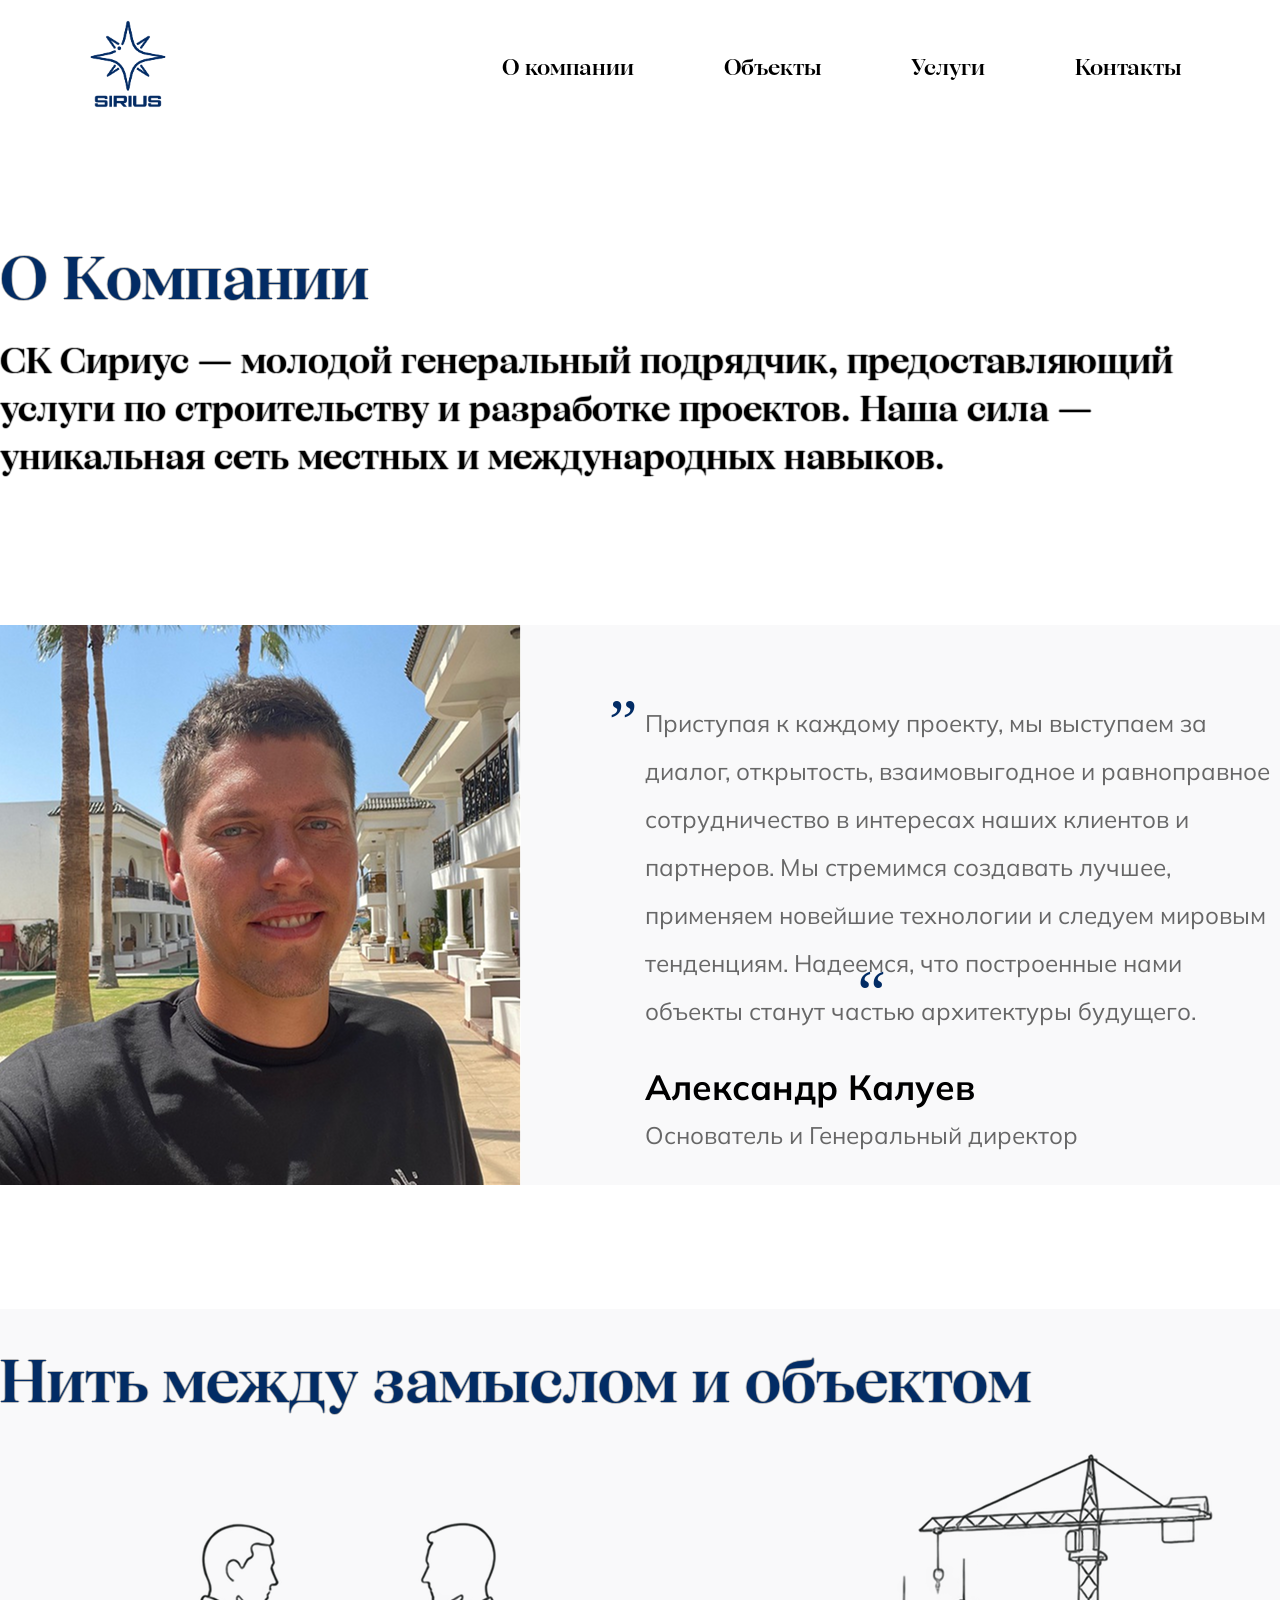
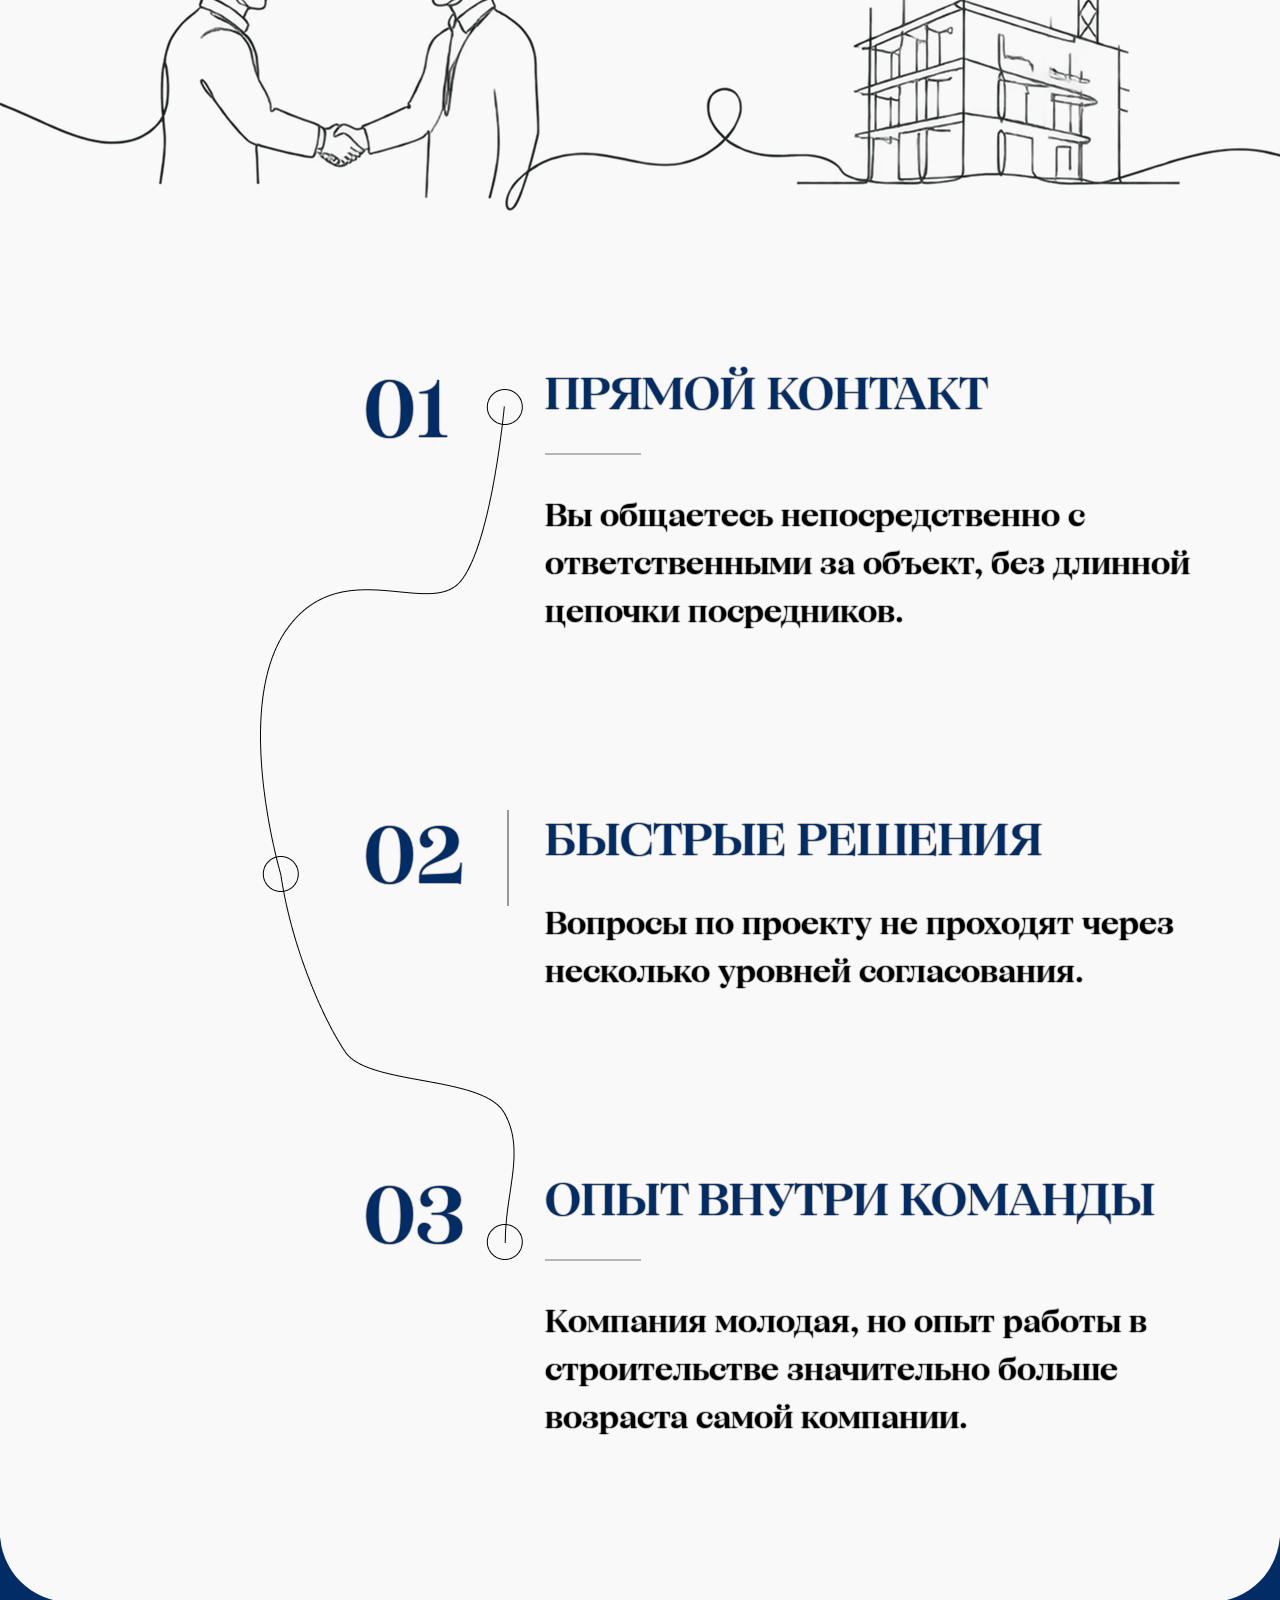
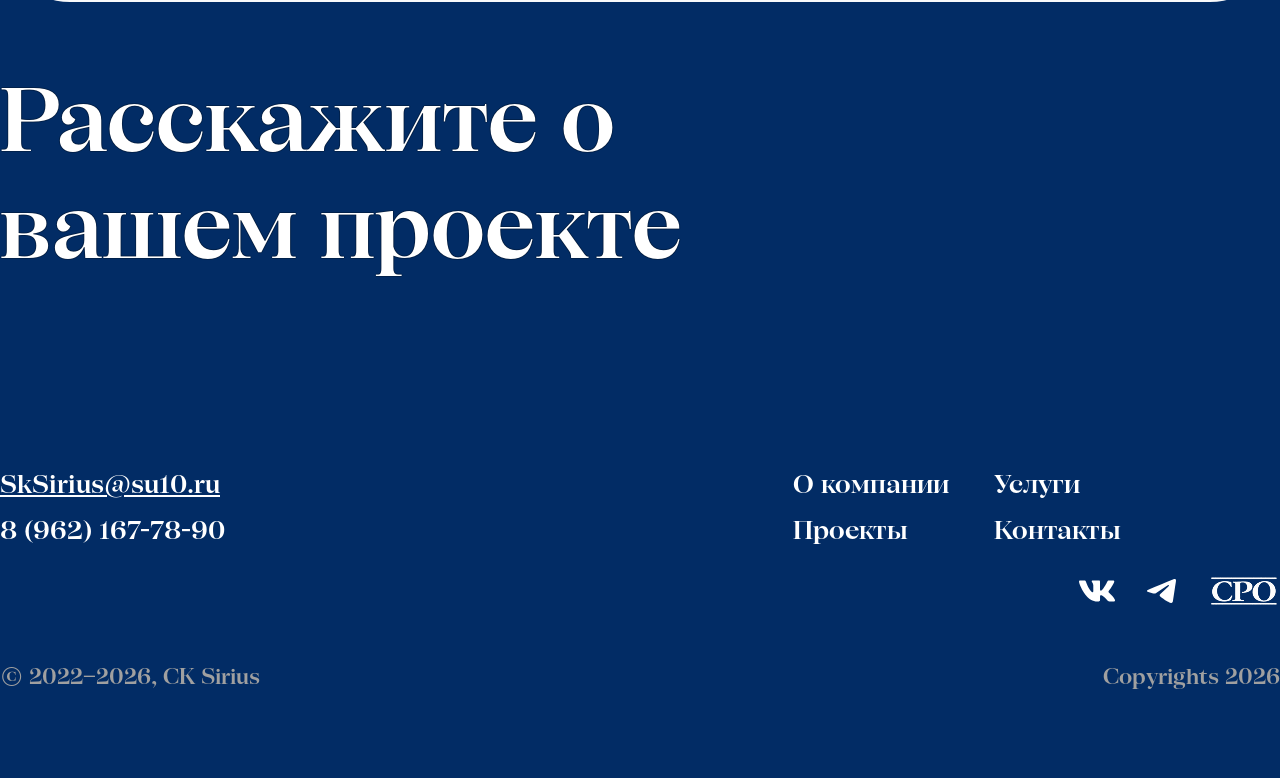
==== about_us.html @ 01628102 "Init" ====
<!doctype html>
<html lang="ru">
  <head>
    <meta charset="UTF-8" />
    <meta name="viewport" content="width=device-width, initial-scale=1.0" />
    <link
      rel="shortcut icon"
      href="icons/logo_favicon.png"
      type="image/x-icon"
    />
    <link rel="stylesheet" href="css_files/general.css" />
    <link rel="stylesheet" href="css_files/footer.css" />
    <link rel="stylesheet" href="css_files/header.css" />
    <link rel="stylesheet" href="css_files/about-company/about-company.css" />

    <link rel="stylesheet" href="css_files/about-company/advantages.css" />
    <link rel="preconnect" href="https://fonts.googleapis.com" />
    <link rel="preconnect" href="https://fonts.gstatic.com" crossorigin />
    <link
      href="https://fonts.googleapis.com/css2?family=Mulish:ital,wght@0,200..1000;1,200..1000&display=swap"
      rel="stylesheet"
    />

    <title>О Компании</title>
  </head>
  <body>
    <header class="header">
      <div class="header__block">
        <nav class="header__nav">
          <!-- LOGO -->
          <a href="index.html"
            ><img class="header__nav-logo" src="icons/Logo.png" alt=""
          /></a>

          <div class="header__nav-box">
            <!-- LIST -->
            <ul class="header__list">
              <!-- ABOUT US -->
              <li>
                <a href="about_us.html" class="header__list-link">О компании</a>
              </li>
              <!-- PROJECTS -->
              <li>
                <a href="projects.html" class="header__list-link">Объекты</a>
              </li>
              <!-- SERVISES -->
              <li>
                <a href="services.html" class="header__list-link">Услуги</a>
              </li>
              <!-- CONTACTS -->
              <li>
                <a href="contacts.html" class="header__list-link">Контакты</a>
              </li>
            </ul>
            <!-- PHONE-BUTTON -->
            <a href="/" class="header__button"
              ><img src="icons/phone.svg" alt="" class="phone"
            /></a>
          </div>
        </nav>
      </div>
    </header>
    <main>
      <section class="about-company__info">
        <div class="about-company__container">
          <div class="about-company__title">
            <h1 class="about-company__caption about-company">О Компании</h1>
            <h2 class="about-company__title-desc">
              СК Сириус — молодой генеральный подрядчик, предоставляющий услуги
              по строительству и разработке проектов. Наша сила — уникальная
              сеть местных и международных навыков.
            </h2>
          </div>
        </div>
      </section>
      <section class="owner">
        <div class="owner__container">
          <div class="owner__photo">
            <img src="Images/owner-picture.png" alt="" class="owner__image" />
          </div>
          <!-- RIGHT  -->
          <div class="owner__desc">
            <span class="quotation quotation-left">„</span>
            <blockquote class="owner__quote">
              Приступая к каждому проекту, мы выступаем за диалог, открытость,
              взаимовыгодное и равноправное сотрудничество в интересах наших
              клиентов и партнеров. Мы стремимся создавать лучшее, применяем
              новейшие технологии и следуем мировым тенденциям. Надеемся, что
              построенные нами объекты станут частью архитектуры будущего.
            </blockquote>
            <span class="quotation quotation-right">“</span>
            <h3 class="owner__name">Александр Калуев</h3>
            <p class="owner__role">Основатель и Генеральный директор</p>
          </div>
        </div>
      </section>
      <section class="thread">
        <div class="thread__container">
          <h2 class="about-company__caption thread-title">
            Нить между замыслом и объектом
          </h2>
        </div>
        <img src="Images/thread.png" alt="" class="thread-photo" />
      </section>
      <section class="advantages">
        <div class="advantages__container">
          <div class="advantages__item">
            <div class="advantages__number">01</div>

            <div class="advantages__content">
              <h3 class="advantages__title">ПРЯМОЙ КОНТАКТ</h3>
              <p class="advantages__text">
                Вы общаетесь непосредственно с ответственными за объект, без
                длинной цепочки посредников.
              </p>
            </div>
          </div>

          <div class="advantages__item">
            <div class="advantages__number line-left">02</div>

            <div class="advantages__content">
              <h3 class="advantages__title line-bottom">БЫСТРЫЕ РЕШЕНИЯ</h3>
              <p class="advantages__text">
                Вопросы по проекту не проходят через несколько уровней
                согласования.
              </p>
            </div>
          </div>

          <div class="advantages__item">
            <div class="advantages__number">03</div>

            <div class="advantages__content">
              <h3 class="advantages__title">ОПЫТ ВНУТРИ КОМАНДЫ</h3>
              <p class="advantages__text">
                Компания молодая, но опыт работы в строительстве значительно
                больше возраста самой компании.
              </p>
            </div>
          </div>

          <img class="advantages__line" src="Images/plan.png" alt="" />
        </div>
      </section>
    </main>
    <footer class="footer">
      <div class="footer__container">
        <h2>
          <a href="contacts.html" class="footer__title"
            >Расскажите о вашем проекте</a
          >
        </h2>

        <div class="footer__middle">
          <div class="footer__contacts">
            <a href="/" class="footer__email">SkSirius@su10.ru</a
            ><a href="/" class="footer__phone-number">8 (962) 167-78-90</a>
          </div>
          <nav class="footer__nav">
            <!-- <div class="footer__nav-up"> -->
            <a href="about_us.html" class="footer__nav-item">О компании</a>
            <a href="services.html" class="footer__nav-item">Услуги</a>
            <!-- </div> -->
            <!-- <div class="footer__nav-bottom"> -->
            <a href="projects.html" class="footer__nav-item">Проекты</a>
            <a href="contacts.html" class="footer__nav-item">Контакты</a>
            <!-- </div> -->
          </nav>
        </div>

        <div class="footer__bottom">
          <div class="footer__socials">
            <img src="icons/social-medias/vk.svg" alt="" class="vk" />
            <img src="icons/social-medias/tg.svg" alt="" class="tg" />
            <img src="icons/social-medias/cpo.png" alt="" class="cpo" />
          </div>
          <div class="footer__copyright">
            <p>© 2022–2026, CК Sirius</p>
            <p>Copyrights 2026</p>
          </div>
        </div>
      </div>
    </footer>
  </body>
</html>
---- css_files/general.css ----
:root {
  --font-main: "Mulish", sans-serif;
  --dark-blue: #022c65;
  --yellow: #fec303;
  --green: #3ECE7B;
  --gray: #F9F9FA;
  --lite-gray: #A0A0A0;
  --lite-gray2: #F4F4F4;
  --rq-stroke: #DDDDDD;
  --rq-text: #77777B;
  --text-shadow:
    1px 0 0 rgba(0, 0, 0, 0.25), -1px 0 0 rgba(0, 0, 0, 0.25),
    0 1px 0 rgba(0, 0, 0, 0.25), 0 -1px 0 rgba(0, 0, 0, 0.25);
  --text-shadow2:
    1px 0 0 rgba(0, 0, 0, 0.50), -1px 0 0 rgba(0, 0, 0, 0.5),
    0 1px 0 rgba(0, 0, 0, 0.5), 0 -1px 0 rgba(0, 0, 0, 0.5);
  }


/* html{ 
  height: 2000px;
}*/

*{margin: 0;
padding: 0;
box-sizing: border-box;}

[class*="__container"] {
  max-width: 1440px;
  margin-inline: auto;
}

@font-face {
  font-family: "SFT Schrifted";
  src: url("fonts/SFT Schrifted Serif TRIAL Display DemiBold.otf")
    format("opentype");
  font-weight: 600;
}

@font-face {
  font-family: "SFT Schrifted 800";
  src: url("fonts/SFT\ Schrifted\ Serif\ TRIAL\ Text\ ExtraBold.otf")
    format("opentype");
  font-weight: 800;
}
---- css_files/footer.css ----
.footer {
  background-color: var(--dark-blue);
  height: 840px;
  margin-top: -64px;
}

.footer__title {
  display: inline-block;
  padding-top: 128px;
  color: rgb(255, 255, 255);
  font-size: 90px;
  font-family: "SFT Schrifted", sans-serif;
  width: 780px;
  text-decoration: none;
  text-shadow: var(--text-shadow);
  letter-spacing: 4%;
  line-height: 107px;
  transition: 0.2s;
}

.footer__title:hover {
  text-shadow: 3px 4px 10px black;
}

.footer__contacts {
  /* margin-top: 188px; */
  width: 226px;
  display: flex;
  flex-direction: column;
  font-size: 26px;
  font-family: "SFT Schrifted", sans-serif;
  color: white;
}

.footer__email {
  text-decoration: underline;
  color: white;
  line-height: 31px;
  padding-bottom: 15px;
}

.footer__phone-number {
  text-decoration: none;
  color: white;
  line-height: 31px;
  transition: opacity 0.3s ease;
}

.footer__email:hover,
.footer__phone-number:hover {
  opacity: 0.5;
}

.footer__nav-item:active {
  text-decoration: underline;
}

.footer__middle {
  margin-top: 188px;
  width: 1126px;
  display: flex;
  justify-content: space-between;
  align-items: flex-start;
}

.footer__nav {
  width: 333px;
  display: grid;
  grid-template-columns: 1fr 1fr;
  column-gap: 45px;
  row-gap: 15px;
  font-size: 26px;
}

.footer__nav-item {
  white-space: nowrap;
  text-decoration: none;
  color: white;
  font-family: "SFT Schrifted", sans-serif;
  line-height: 31px;
  transition: opacity 0.3s ease;
}

.footer__nav-item:hover {
  opacity: 0.5;
}

.footer__socials {
  display: flex;
  justify-content: end;
  gap: 32px;

  margin-top: 28px;
}

.vk,
.tg,
.cpo {
  transition: opacity 0.4s ease;
  cursor: pointer;
}

.vk:hover,
.tg:hover,
.cpo:hover {
  opacity: 0.5;
}

.footer__copyright {
  display: flex;
  justify-content: space-between;
  margin-top: 54px;
  color: #a0a0a0;
  font-size: 22px;
  font-family: "SFT Schrifted", sans-serif;
}

/* .footer__nav a {
    
} */

/* .footer__nav{
  margin-left: 724px;
} */
---- css_files/header.css ----
.header {
  max-width: 1170px;
  padding-inline: 20px;

  margin-inline: auto;
}

.header__block {
  height: 134px;
}

.header__nav {
  display: flex;
  /* gap: 232px; */
  justify-content: space-between;
  align-items: center;
  height: 134px;
}

.header__button-sidebar {
  display: flex;
  justify-content: center;
  align-items: center;
  gap: 20px;
  /* margin-left: auto; */
}


.header__nav-logo {
  width: 106px;
  height: 106px;
  cursor: pointer;
}

.header__nav-box {
  display: flex;
  justify-content: space-between;
  align-items: center;
  /* width: 100%; */
}

.header__list {
  display: flex;
  list-style: none;
  gap: 90px;
}

.header__list-link,
.header__list-link:visited {
  font-size: 22px;
  font-family: "SFT Schrifted", sans-serif;
  cursor: pointer;
  transition: transform 0.3s ease;
  text-decoration: none;
  color: black;
}

.header__list-link:hover {
  display: inline-block;
  transform: scale(1.12);
  opacity: 0.8;
}

.header__call {
  background-color: var(--dark-blue);
  width: 72px;
  height: 72px;
  border-radius: 50px;
  border: none;
  display: flex;
  justify-content: center;
  align-items: center;
  transition: background-color 0.2s linear;
  cursor: pointer;
}

.header__call:hover {
  background-color: rgb(21, 21, 163);
  box-shadow: 0 0 3px;
}
---- css_files/about-company/about-company.css ----
.about-company__info {
  margin-top: 76px;
}

.about-company__caption {
  margin-bottom: 24px;
  font-size: 60px;
  font-family: "SFT Schrifted", sans-serif;

  text-shadow: var(--text-shadow);
  color: var(--dark-blue);
  line-height: 71px;
}

.about-company {
  padding-top: 32px;
}

.about-company__title-desc {
  margin-bottom: 24px;
  font-size: 35px;
  font-family: "SFT Schrifted", sans-serif;
  /* padding-top: 32px; */
  margin-bottom: 144px;
  text-shadow: var(--text-shadow);
  /* color: var(--dark-blue); */
  line-height: 48px;
}

.owner__container {
  display: flex;
}

.owner__desc {
  padding-block: 74px;
  /* margin-bottom: 74px; */
  padding-left: 124px;
  position: relative;
  background-color: var(--gray);
  height: 560px;
}

.owner__quote {
  font-size: 24px;
  font-weight: 400;
  font-family: var(--font-main);
  /* padding-top: 32px; */
  color: #676767;
  margin: 0;

  /* text-shadow: var(--text-shadow); */
  /* color: var(--dark-blue); */
  line-height: 48px;

  position: relative;
  overflow: visible;
}

.owner__name {
  margin-top: 28px;
  font: 700 35px/48px var(--font-main);
}

.owner__role {
  font: 400 24px/48px var(--font-main);
  color: #676767;
}

.quotation {
  color: var(--dark-blue);
  font-size: 64px;
  position: absolute;
  line-height: 1;
}

.quotation-left {
  position: absolute;
  left: 88px;
  top: 30px;
}

.quotation-right {
  position: absolute;
  right: 394px;
  top: 336px;
}
/* 
THREAD */

.thread{
    background-color: var(--gray);
}

.thread__container{
    margin-top: 120px;
    position: relative;
}

.thread-photo {
  display: block;
  margin: 0 auto;
  /* position: relative; */
}

.thread-title{
    position: absolute;
    top: 36px;
}
---- css_files/about-company/advantages.css ----
.advantages {
  background-color: var(--gray);
  padding-bottom: 1px;
    background-color: var(--gray);
  /* padding-bottom: 96px; */
  border-radius: 0 0 70px 70px;
  position: relative;
  z-index: 1;
  
}

.advantages__line {
  position: absolute;
  pointer-events: none;
}

.advantages__container {
  position: relative;
  /* max-width: 1000px; */
  /* margin: 0 auto; */
}

.advantages__item {
  display: grid;
  grid-template-columns: 60px 1fr;
  gap: 122px;
  margin-bottom: 160px;
  position: relative;
  margin-left: 363px;
  width: 930px;
  /* height: 264px; */
}

.advantages__line {
  position: absolute;
  left: 0;
  top: 0;
  padding-left: 260px;
  padding-top: 40px;
  /* width: 100%; */
}

.advantages__number {
  padding-top: 36px;
  font:
    600 80px/48px "SFT Schrifted",
    sans-serif;
  color: var(--dark-blue);
  text-shadow: var(--text-shadow);
}

.advantages__content {
  /* height: 264px; */
  padding-top: 20px;
}

.line-bottom {display: none;
margin-bottom: 36px;}

.advantages__title {
  font:
    600 45px/48px "SFT Schrifted",
    sans-serif;
  color: var(--dark-blue);
  text-shadow: var(--text-shadow);
}

.advantages__text {
  /* width: 100%; */
  width: 722px;
  /* max-width: 722px; */
  font:
    600 32px/48px "SFT Schrifted",
    sans-serif;

  text-shadow: var(--text-shadow);
}

.advantages__title {
  position: relative;
  display: inline-block;
}

.advantages__title::after {
  content: "";
  display: block;
  width: 96px;
  height: 2px;
  background-color: #b5b5b5;
  margin-block: 36px;
}

.line-left {
  position: relative;
}

.line-left::after {
  content: "";
  position: absolute;
  top: 15px;
  right: -86px;
  width: 2px;
  height: 96px;
  background-color: #999;
}

.advantages__item:nth-child(2) .advantages__title::after {
    display: none;
}



@media (max-width: 768px) {
  .advantages__line {
    display: none;
  }
}
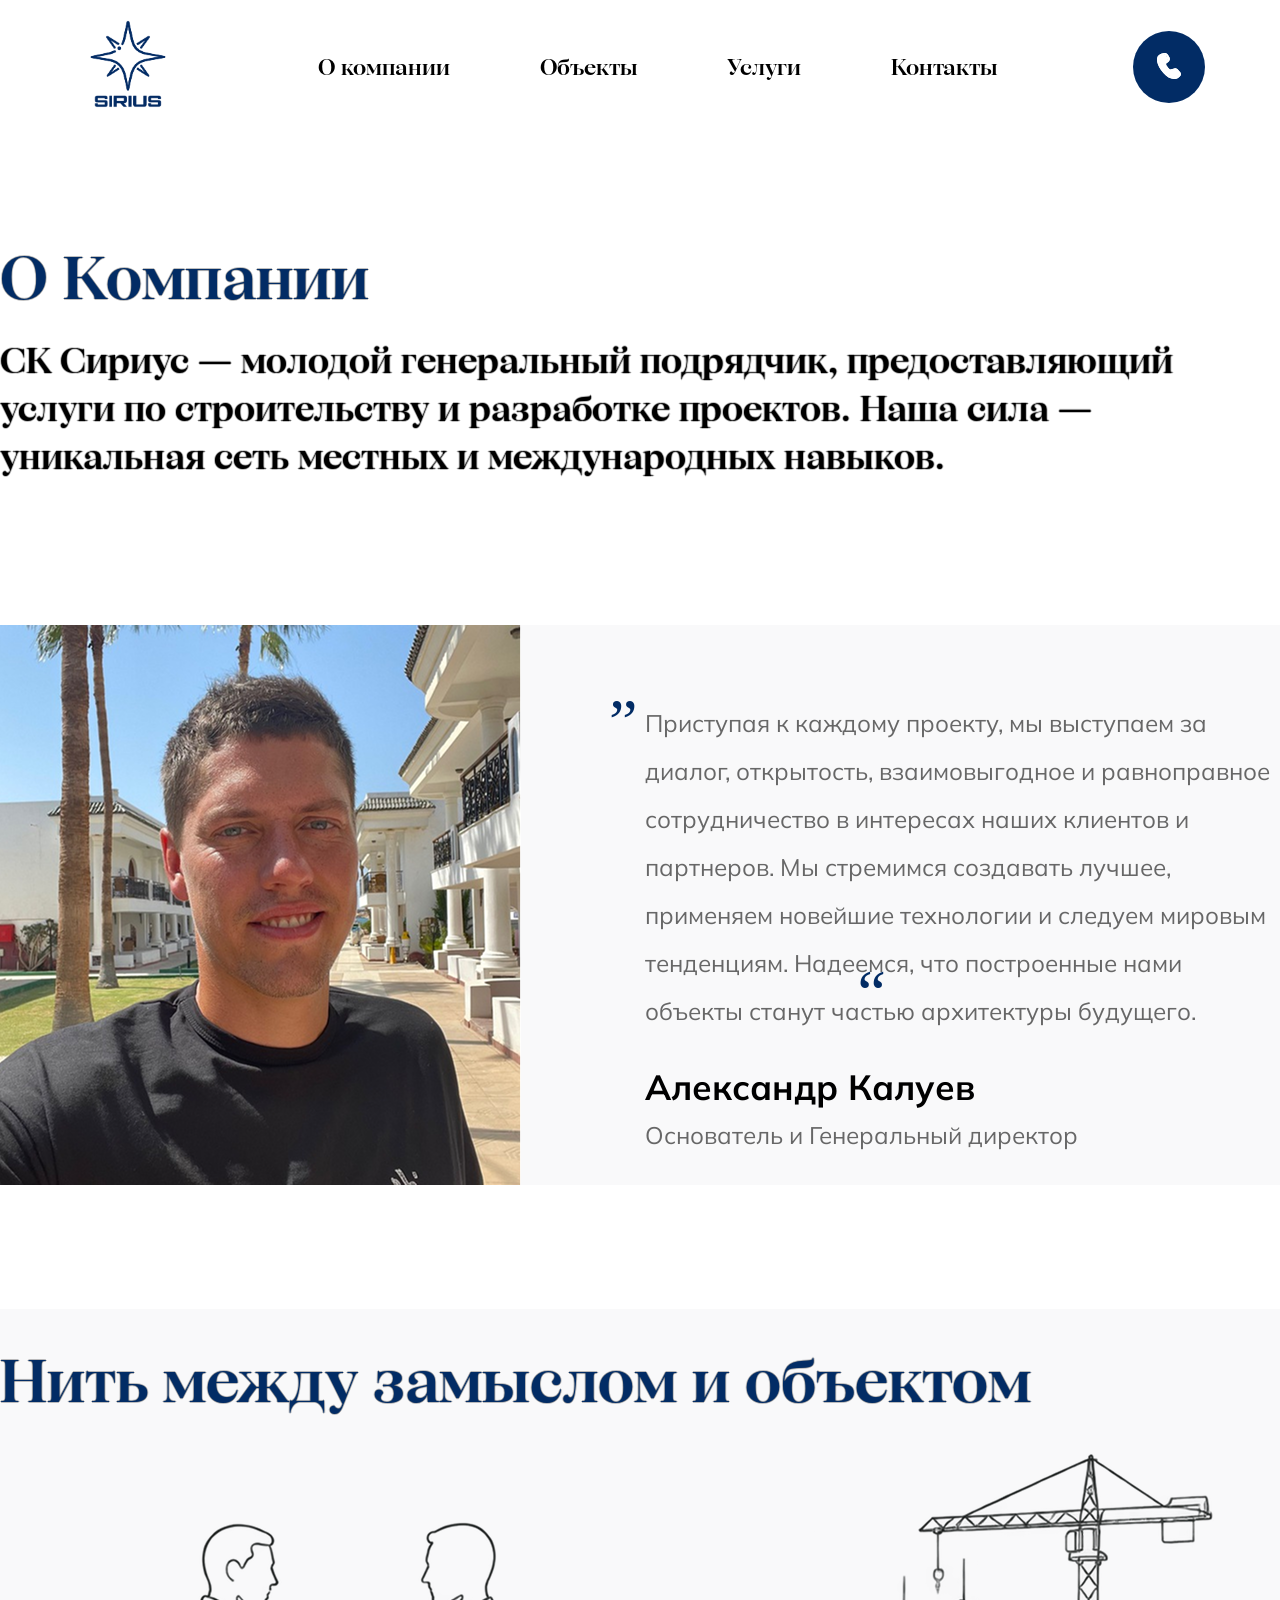
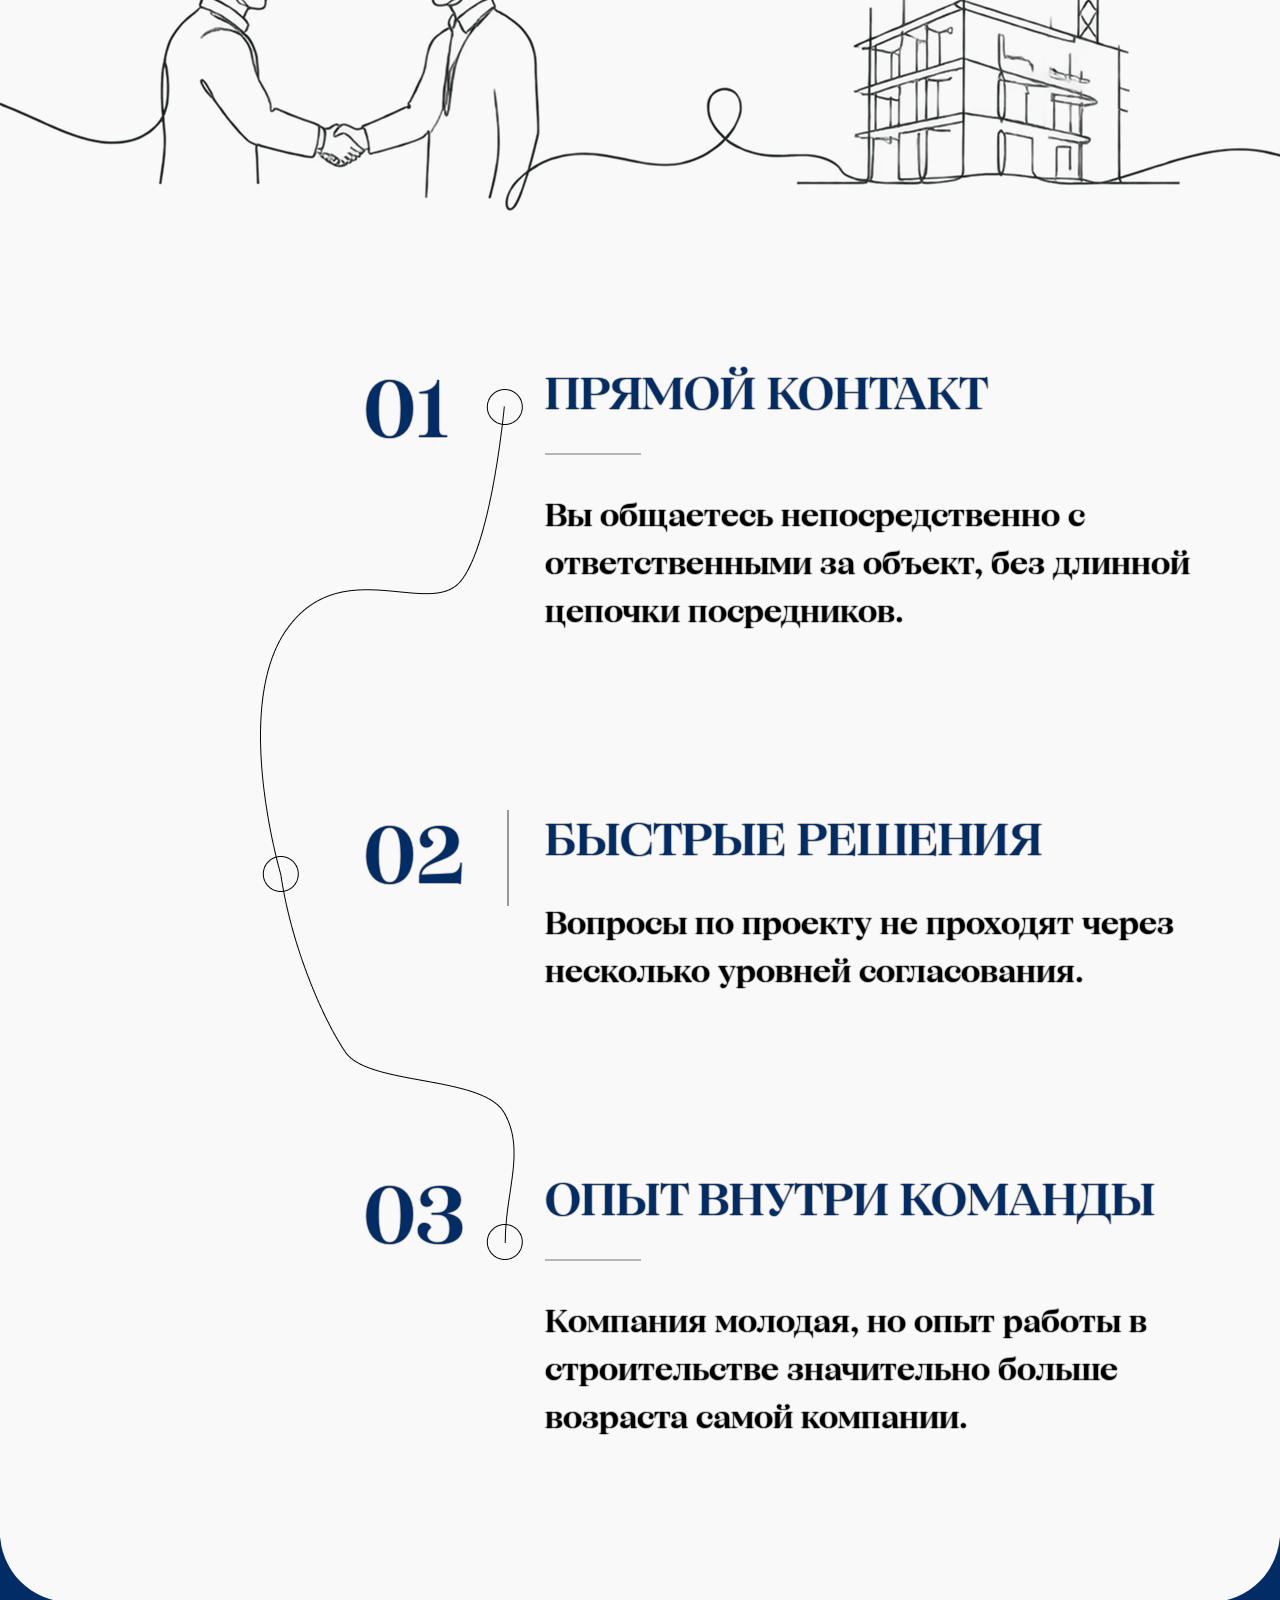
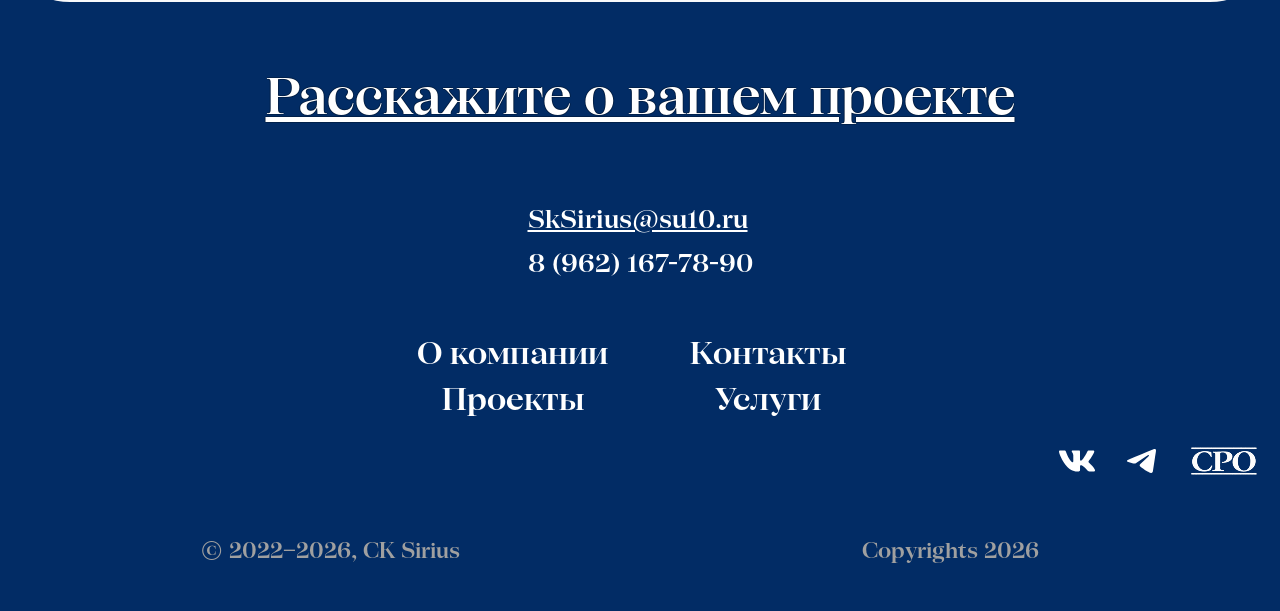
==== commit e5b4c6fb: "contacts-done" ====
--- a/about_us.html
+++ b/about_us.html
@@ -12,6 +12,15 @@
     <link rel="stylesheet" href="css_files/footer.css" />
     <link rel="stylesheet" href="css_files/header.css" />
     <link rel="stylesheet" href="css_files/about-company/about-company.css" />
+    <link rel="stylesheet" href="css_files/adaptive/footer-adaptive.css" />
+    <link rel="stylesheet" href="css_files/success-module-window.css" />
+    <link rel="stylesheet" href="css_files/adaptive/header-adaptive.css" />
+    <link rel="stylesheet" href="css_files/module-window.css" />
+    <link rel="stylesheet" href="css_files/adaptive/module-window.css" />
+    <link
+      rel="stylesheet"
+      href="css_files/adaptive/succes-module-adaptive.css"
+    />
 
     <link rel="stylesheet" href="css_files/about-company/advantages.css" />
     <link rel="preconnect" href="https://fonts.googleapis.com" />
@@ -31,7 +40,6 @@
           <a href="index.html"
             ><img class="header__nav-logo" src="icons/Logo.png" alt=""
           /></a>
-
           <div class="header__nav-box">
             <!-- LIST -->
             <ul class="header__list">
@@ -53,13 +61,68 @@
               </li>
             </ul>
             <!-- PHONE-BUTTON -->
-            <a href="/" class="header__button"
-              ><img src="icons/phone.svg" alt="" class="phone"
-            /></a>
-          </div>
+            <!-- <div class="header__button-sidebar">
+              <button class="header__call" id="callButton">
+                <img src="icons/phone.svg" alt="Позвонить" class="phone" />
+              </button> -->
+            <!-- КНОПКА САЙДБАРА -->
+            <!-- <button class="header__burger" id="burgerButton" type="button">
+                <span></span>
+                <span></span>
+                <span></span>
+              </button>
+            </div>  -->
+          </div>
+
+          <div class="header__button-sidebar">
+            <!-- PHONE-BUTTON -->
+            <button class="header__call" id="callButton">
+              <img src="icons/phone.svg" alt="Позвонить" class="phone" />
+            </button>
+            <!-- КНОПКА САЙДБАРА -->
+            <button class="header__burger" id="burgerButton" type="button">
+              <span></span>
+              <span></span>
+              <span></span>
+            </button>
+          </div>
+          <!-- <button class="header__call-adaptive" id="callButton">
+            <img src="icons/phone.svg" alt="Позвонить" class="phone" />
+          </button> -->
         </nav>
       </div>
     </header>
+    <!-- SIDEBAR -->
+    <div class="sidebar" id="sidebar">
+      <div class="sidebar__overlay" id="sidebarOverlay"></div>
+      <aside class="sidebar__menu">
+        <button class="sidebar__close" id="sidebarClose" type="button">
+          ×
+        </button>
+        <ul class="sidebar__list">
+          <!-- ABOUT US -->
+          <li>
+            <a href="about_us.html" class="sidebar__link">О компании</a>
+          </li>
+          <!-- PROJECTS -->
+          <li>
+            <a href="projects.html" class="sidebar__link">Объекты</a>
+          </li>
+          <!-- SERVISES -->
+          <li>
+            <a href="services.html" class="sidebar__link">Услуги</a>
+          </li>
+          <!-- CONTACTS -->
+          <li>
+            <a href="contacts.html" class="sidebar__link">Контакты</a>
+          </li>
+        </ul>
+        <!-- PHONE-BUTTON -->
+        <!-- <button class="sidebar__call" id="sidebarCall" type="button">
+            <img src="icons/phone.svg" alt="Позвонить" class="phone" />
+          </button> -->
+      </aside>
+    </div>
     <main>
       <section class="about-company__info">
         <div class="about-company__container">
@@ -154,33 +217,103 @@
 
         <div class="footer__middle">
           <div class="footer__contacts">
-            <a href="/" class="footer__email">SkSirius@su10.ru</a
-            ><a href="/" class="footer__phone-number">8 (962) 167-78-90</a>
+            <a href="mailto:SkSirius@su10.ru" class="footer__email"
+              >SkSirius@su10.ru</a
+            ><a href="tel:89621677890" class="footer__phone-number"
+              >8 (962) 167-78-90</a
+            >
           </div>
           <nav class="footer__nav">
             <!-- <div class="footer__nav-up"> -->
             <a href="about_us.html" class="footer__nav-item">О компании</a>
-            <a href="services.html" class="footer__nav-item">Услуги</a>
+            <a href="services.html" class="footer__nav-item">Контакты</a>
             <!-- </div> -->
             <!-- <div class="footer__nav-bottom"> -->
             <a href="projects.html" class="footer__nav-item">Проекты</a>
-            <a href="contacts.html" class="footer__nav-item">Контакты</a>
+            <a href="contacts.html" class="footer__nav-item">Услуги</a>
             <!-- </div> -->
           </nav>
         </div>
 
         <div class="footer__bottom">
           <div class="footer__socials">
-            <img src="icons/social-medias/vk.svg" alt="" class="vk" />
-            <img src="icons/social-medias/tg.svg" alt="" class="tg" />
-            <img src="icons/social-medias/cpo.png" alt="" class="cpo" />
+            <a
+              href="https://vk.ru/im/convo/7271017?tab=all"
+              target="_blank"
+              rel="noopener noreferrer"
+              ><img src="icons/social-medias/vk.svg" alt="" class="vk"
+            /></a>
+            <a href=""
+              ><img src="icons/social-medias/tg.svg" alt="" class="tg"
+            /></a>
+            <a href=""
+              ><img src="icons/social-medias/cpo.png" alt="" class="cpo"
+            /></a>
           </div>
           <div class="footer__copyright">
-            <p>© 2022–2026, CК Sirius</p>
-            <p>Copyrights 2026</p>
+            <p class="footer__copyright-text">© 2022–2026, CК Sirius</p>
+            <p class="footer__copyright-text">Copyrights 2026</p>
           </div>
         </div>
       </div>
     </footer>
+    <!-- MODULE-WINDOW -->
+    <div class="callback" id="callback">
+      <div class="callback__overlay"></div>
+
+      <div class="callback__window">
+        <button class="callback__close" id="callbackClose">×</button>
+
+        <h2 class="callback__title">У вас возникли вопросы?</h2>
+
+        <div class="callback__manager">
+          <img
+            src="Images/owner-picture.png"
+            alt=""
+            class="callback__manager-photo"
+          />
+
+          <p class="callback__manager-text">
+            Наш менеджер перезвонит вам<br />
+            в рабочее время в течение дня
+          </p>
+        </div>
+
+        <form class="callback__form">
+          <input
+            type="tel"
+            class="callback__input"
+            placeholder="Телефон *"
+            id="callbackPhone"
+          />
+
+          <button type="submit" class="callback__submit" id="callbackSubmit">
+            Перезвонить
+          </button>
+        </form>
+      </div>
+    </div>
+    <!-- УСПЕШНО ОТПРАВЛЕНО -->
+    <div class="callback__success" id="callbackSuccess">
+      <div class="callback__success-overlay"></div>
+      <div class="callback__success-modal">
+        <button class="callback__success-close" id="successClose">
+          <img src="icons/cross.svg" alt="" />
+        </button>
+
+        <div class="callback__success-icon">
+          <img src="icons/plane.svg" alt="" />
+        </div>
+
+        <h3 class="callback__success-title">
+          Ваша заявка на обратный звонок зарегистрирована
+        </h3>
+        <p class="callback__success-text">
+          Наш специалист скоро перезвонит вам
+        </p>
+      </div>
+    </div>
+    <script src="js/callback.js"></script>
+    <script src="js/sidebar.js"></script>
   </body>
 </html>
--- a/css_files/general.css
+++ b/css_files/general.css
@@ -1,29 +1,31 @@
 :root {
   --font-main: "Mulish", sans-serif;
+  --font-photo: "Montserrat", sans-serif;
   --dark-blue: #022c65;
   --yellow: #fec303;
-  --green: #3ECE7B;
-  --gray: #F9F9FA;
-  --lite-gray: #A0A0A0;
-  --lite-gray2: #F4F4F4;
-  --rq-stroke: #DDDDDD;
-  --rq-text: #77777B;
+  --green: #3ece7b;
+  --gray: #f9f9fa;
+  --lite-gray: #a0a0a0;
+  --lite-gray2: #f4f4f4;
+  --rq-stroke: #dddddd;
+  --rq-text: #77777b;
   --text-shadow:
     1px 0 0 rgba(0, 0, 0, 0.25), -1px 0 0 rgba(0, 0, 0, 0.25),
     0 1px 0 rgba(0, 0, 0, 0.25), 0 -1px 0 rgba(0, 0, 0, 0.25);
   --text-shadow2:
-    1px 0 0 rgba(0, 0, 0, 0.50), -1px 0 0 rgba(0, 0, 0, 0.5),
+    1px 0 0 rgba(0, 0, 0, 0.5), -1px 0 0 rgba(0, 0, 0, 0.5),
     0 1px 0 rgba(0, 0, 0, 0.5), 0 -1px 0 rgba(0, 0, 0, 0.5);
-  }
-
+}
 
 /* html{ 
   height: 2000px;
 }*/
 
-*{margin: 0;
-padding: 0;
-box-sizing: border-box;}
+* {
+  margin: 0;
+  padding: 0;
+  box-sizing: border-box;
+}
 
 [class*="__container"] {
   max-width: 1440px;
--- a/css_files/footer.css
+++ b/css_files/footer.css
@@ -88,6 +88,7 @@
 .footer__socials {
   display: flex;
   justify-content: end;
+  align-items: center;
   gap: 32px;
 
   margin-top: 28px;
--- a/css_files/adaptive/footer-adaptive.css
+++ b/css_files/adaptive/footer-adaptive.css
@@ -0,0 +1,176 @@
+/* .footer__title {
+  font-size: clamp(26px, 5vw, 90px);
+} */
+
+/* =========================
+   mini-DESKTOP
+========================= */
+
+@media (max-width: 1440px) {
+  .footer__container {
+    width: calc(100% - 40px);
+  }
+}
+
+/* .footer__list{flex-wrap: wrap; }
+*/
+
+@media (max-width: 1400px) {
+  .footer__container {
+    width: calc(100% - 40px);
+    display: flex;
+    flex-direction: column;
+    align-items: center;
+    /* justify-content: center; */
+    /* width: 100%; */
+    /* min-width: 0; */
+    padding-bottom: 48px;
+  }
+
+  .footer__title {
+    font-size: clamp(32px, 4vw, 60px);
+    text-align: center;
+    width: auto;
+    height: auto;
+    white-space: wrap;
+    line-height: 1.18;
+    text-decoration: underline;
+  }
+
+  .footer__middle {
+    margin-top: clamp(50px, 6vw, 180px);
+
+    width: auto;
+    display: flex;
+    flex-direction: column;
+    gap: clamp(50px, 5vw, 60px);
+    /* justify-content: center; */
+    align-items: center;
+  }
+
+  .footer__email,
+  .footer__phone-number {
+    padding: 0;
+  }
+
+  .footer__email {
+    padding-bottom: clamp(4px, 1vw, 15px);
+  }
+
+  .footer__contacts {
+    font-size: clamp(18px, 4vw, 26px);
+    width: auto;
+    /* padding-block:  clamp(6px, 5vw, 15px); */
+  }
+
+  .footer__nav {
+    width: auto;
+    text-align: center;
+    column-gap: clamp(60px, 5vw, 120px);
+    font-size: clamp(24px, 4vw, 32px);
+    padding-inline: 20px;
+  }
+
+  .footer {
+    height: auto;
+  }
+
+  .footer__bottom {
+    width: 100%;
+    /* display: block; */
+    /* display: flex;
+    justify-content: center; */
+    /* align-items: center; */
+    /* position: relative;
+    flex-direction: column;  */
+    /* max-width: 1400px; */
+    /* min-height: 150px; */
+  }
+
+  .footer__socials {
+    /* justify-content: center;
+    margin-top: 30px */
+  }
+
+  .footer__copyright {
+    /* width: 100%; */
+    display: flex;
+    justify-content: space-evenly;
+    font-size: clamp(16px, 4vw, 22px);
+    /* position: absolute;
+    left: 0;
+    right: 0; */
+    /* bottom: 0; */
+  }
+
+  .footer__copyright-text {
+    width: 50%;
+  }
+
+  .footer__copyright-text {
+    white-space: wrap;
+    text-align: center;
+  }
+}
+/* =========================
+   TABLET
+========================= */
+
+@media (max-width: 1024px) {
+  .footer__container {
+    width: min(900px, calc(100% - 40px));
+  }
+  .footer__container {
+  }
+
+  .footer__socials {
+    justify-content: center;
+    margin-top: 36px;
+  }
+
+  .footer__copyright-text {
+    white-space: wrap;
+    text-align: center;
+  }
+}
+
+/* =========================
+   MOBILE
+========================= */
+
+@media (max-width: 768px) {
+  .footer__container {
+    width: calc(100% - 24px);
+  }
+  .footer__socials {
+    justify-content: center;
+    margin-top: 46px;
+  }
+
+  .footer__copyright {
+    /* width: 100%; */
+    display: flex;
+    justify-content: space-evenly;
+  }
+}
+
+/* =========================
+   SMALL MOBILE
+========================= */
+
+@media (max-width: 480px) {
+  .footer__container {
+    width: calc(100% - 24px);
+  }
+
+  .footer__contacts {
+    font-size: (18px, 4vw, 22px);
+  }
+
+  .footer__socials {
+    justify-content: center;
+    margin-top: 50px;
+  }
+  .footer__container {
+  }
+}
--- a/css_files/success-module-window.css
+++ b/css_files/success-module-window.css
@@ -0,0 +1,88 @@
+.callback__success {
+  position: fixed;
+  top: 0;
+  left: 0;
+  width: 100%;
+  height: 100%;
+  display: flex;
+  justify-content: center;
+  align-items: center;
+  z-index: 1000;
+
+  visibility: hidden;
+  opacity: 0;
+  transition: opacity 0.3s ease, visibility 0.3s ease;
+}
+
+.callback__success.active {
+  visibility: visible;
+  opacity: 1;
+}
+
+.callback__success-overlay {
+  position: absolute;
+  top: 0;
+  left: 0;
+  width: 100%;
+  height: 100%;
+  background-color: rgba(0, 0, 0, 0.5);
+}
+
+.callback__success-modal {
+  position: relative;
+  background-color: white;
+  border-radius: 24px;
+  padding: 64px 48px;
+  width: 480px;
+  max-width: 90%;
+  display: flex;
+  flex-direction: column;
+  align-items: center;
+  text-align: center;
+
+  transform: scale(0.95);
+  transition: transform 0.3s ease;
+}
+
+.callback__success.active .callback__success-modal {
+  transform: scale(1);
+}
+
+.callback__success-close {
+  position: absolute;
+  top: 24px;
+  right: 24px;
+  background: none;
+  border: none;
+  cursor: pointer;
+  width: 24px;
+  height: 24px;
+  padding: 0;
+}
+
+.callback__success-close img {
+  width: 100%;
+  height: 100%;
+}
+
+.callback__success-icon {
+  width: 64px;
+  height: 64px;
+  margin-bottom: 24px;
+}
+
+.callback__success-icon img {
+  width: 100%;
+  height: 100%;
+}
+
+.callback__success-title {
+  font: 800 24px/32px var(--font-main);
+  color: #1e293b;
+  margin-bottom: 12px;
+}
+
+.callback__success-text {
+  font: 400 16px/22px var(--font-main);
+  color: #77777b;
+}
--- a/css_files/adaptive/header-adaptive.css
+++ b/css_files/adaptive/header-adaptive.css
@@ -0,0 +1,237 @@
+.header__burger {
+  display: none;
+}
+
+.header__list {
+  font-size: 22px;
+}
+
+@media (max-width: 768px) {
+  .header__list {
+    display: none;
+  }
+
+  .header__call {
+    display: none;
+  }
+
+  .header__burger {
+    display: flex;
+    flex-direction: column;
+    justify-content: space-between;
+
+    width: 35px;
+    height: 25px;
+
+    padding: 0;
+    /* margin-right: 20px; */
+    border: none;
+    background: none;
+
+    cursor: pointer;
+    /* margin-left: auto; */
+  }
+
+  .header__burger span {
+    width: 100%;
+    height: 2px;
+    background-color: var(--dark-blue);
+  }
+
+  .header__burger span:active {
+    background-color: var(--blue);
+  }
+
+  .header__nav {
+    display: flex;
+    gap: 22px;
+    align-items: center;
+    height: 134px;
+  }
+}
+
+/* sidebar */
+
+.sidebar {
+  position: fixed !important;
+  top: 0;
+  left: 0;
+  width: 100vw;
+  height: 100vh;
+
+  visibility: hidden;
+  pointer-events: none;
+
+  z-index: 1000;
+}
+
+.sidebar__overlay {
+  position: absolute;
+  inset: 0;
+
+  background-color: rgba(0, 0, 0, 0.6);
+
+  opacity: 0;
+  transition: opacity 0.3s ease;
+}
+
+.sidebar__menu {
+  position: absolute;
+  top: 0;
+  right: 0;
+
+  width: 320px;
+  height: 100vh;
+
+  padding: 40px;
+
+  background-color: white;
+
+  transform: translateX(100%);
+  transition: transform 0.3s ease;
+}
+
+.sidebar.active {
+  visibility: visible;
+  pointer-events: auto;
+}
+
+.sidebar.active .sidebar__overlay {
+  opacity: 1;
+}
+
+.sidebar.active .sidebar__menu {
+  transform: translateX(0);
+}
+
+.sidebar__list {
+  display: flex;
+  flex-direction: column;
+  align-items: center;
+  gap: 25px;
+
+  margin-top: 70px;
+  padding: 0;
+
+  list-style: none;
+}
+
+.sidebar__link {
+  font: 600 24px/30px var(--font-main);
+  color: var(--dark-blue);
+  text-decoration: none;
+}
+
+.sidebar__link:active {
+  color: var(--blue);
+}
+
+.sidebar__close {
+  position: absolute;
+  top: 25px;
+  right: 25px;
+
+  border: none;
+  background: none;
+
+  font-size: 36px;
+  line-height: 1;
+
+  color: var(--dark-blue);
+  cursor: pointer;
+}
+
+.header__call {
+  display: inline-block;
+}
+
+/* Маленькие телефоны — 480px и ниже */
+@media (max-width: 480px) {
+  .header {
+    padding-inline: 16px;
+  }
+
+  .header__nav-logo {
+    width: 70px;
+    height: 70px;
+  }
+
+  .sidebar__menu {
+    width: 100%; /* сайдбар на всю ширину */
+    padding: 32px 24px;
+  }
+
+  .sidebar__link {
+    font-size: 20px;
+  }
+
+  .header__call {
+    width: 60px;
+    height: 60px;
+  }
+}
+ 
+/* 1200 и ниже */
+
+@media (max-width: 1200px) {
+  .header {
+    padding-inline: 24px;
+  }
+
+  .header__nav {
+    gap: 60px;
+  }
+
+  .header__list {
+    gap: 40px;
+  }
+
+  .header__list-link {
+    font-size: 0.98em;
+  }
+
+  /* .header__nav-box {
+    width: 100%;
+    margin-left: 110px;
+  } */
+}
+
+/* Планшеты — 1024px и ниже */
+@media (max-width: 1024px) {
+  .header__block,
+  .header__nav {
+    height: 100px;
+  }
+
+  /* .header__nav-box {
+    width: 100%;
+    margin-left: 60px;
+  } */
+
+  .header__nav-logo {
+    width: 80px;
+    height: 80px;
+  }
+
+  .header__list-link {
+    font-size: 0.96em;
+  }
+
+  .header__list {
+    gap: 28px;
+  }
+
+  .header__list-link {
+    font-size: 20px;
+  }
+
+  .header__call {
+    width: 56px;
+    height: 56px;
+    display: inline-block;
+  }
+}
+
+/* .header__call-adaptive{
+    display: none;
+} */
--- a/css_files/module-window.css
+++ b/css_files/module-window.css
@@ -0,0 +1,111 @@
+.callback {
+    display: none;
+    position: fixed;
+    inset: 0;
+    z-index: 1000;
+}
+
+.callback.active {
+    display: flex;
+    align-items: center;
+    justify-content: center;
+}
+
+.callback__overlay {
+    position: absolute;
+    inset: 0;
+    background-color: rgba(0, 0, 0, 0.7);
+}
+
+.callback__window {
+    position: relative;
+    z-index: 1;
+
+    width: 540px;
+    min-height: 350px;
+    padding: 45px 50px;
+
+    background-color: white;
+}
+
+.callback__close {
+    position: absolute;
+    top: 30px;
+    right: 35px;
+
+    border: none;
+    background: none;
+
+    font-size: 36px;
+    line-height: 1;
+    color: #091d38;
+
+    cursor: pointer;
+}
+
+.callback__title {
+    margin: 0 0 25px;
+
+    font: 700 28px/36px var(--font-main);
+    color: var(--dark-blue);
+}
+
+.callback__manager {
+    display: flex;
+    align-items: center;
+    gap: 20px;
+}
+
+.callback__manager-photo {
+    width: 75px;
+    height: 75px;
+    border-radius: 50%;
+    object-fit: cover;
+}
+
+.callback__manager-text {
+    margin: 0;
+
+    font: 400 16px/22px var(--font-main);
+    color: #8b9bb0;
+}
+
+.callback__form {
+    margin-top: 25px;
+}
+
+.callback__input {
+    box-sizing: border-box;
+    width: 100%;
+    height: 50px;
+    padding: 0 14px;
+
+    border: 1px solid #d0d5db;
+    outline: none;
+
+    font: 400 16px/20px var(--font-main);
+}
+
+.callback__submit {
+    display: block;
+    margin: 22px 0 0 auto;
+
+    padding: 12px 20px;
+
+    border: none;
+    background-color: #4ba9ed;
+    color: white;
+
+    font: 400 16px/20px var(--font-main);
+    cursor: pointer;
+}
+
+.callback__input.error {
+    border-color: red;
+}
+
+.inputData__error-text{
+    color: red;
+    margin-top: 4px;
+    display: block;
+}
--- a/css_files/adaptive/module-window.css
+++ b/css_files/adaptive/module-window.css
@@ -0,0 +1,87 @@
+@media (max-width: 1440px) {
+}
+
+@media (max-width: 1200px) {
+}
+
+@media (max-width: 1024px) {
+  .callback__window {
+    width: 500px;
+    padding: 40px 45px;
+  }
+  .callback.active {
+    align-items: flex-start;
+    padding-top: 160px;
+  }
+}
+
+@media (max-width: 768px) {
+  .callback__window {
+    width: 450px;
+    min-height: 300px;
+  }
+  .callback__close {
+    top: 9px;
+    right: 17px;
+  }
+
+  .callback__title{
+    font-size: clamp(22px, 5vw, 26px);
+  }
+
+  .callback__manager-photo {
+    width: 60px;
+    height: 60px;
+  }
+}
+
+@media (max-width: 480px) {
+
+      .callback__window {
+    width: 360px;
+    /* max-height: 100px; */
+    padding: 20px 25px;
+    min-height: auto;
+  }
+  .callback__close {
+    top: 6px;
+    right: 14px;
+    font-size: 32px;
+  }
+
+  .callback__form {
+    margin-top: 10px;
+}
+
+.callback__submit{
+    margin-top: 10px;
+}
+
+  .callback__manager {
+    /* width: 100%; */
+    display: flex;
+    justify-content: space-between;
+    align-items: center;
+    gap: 20px;
+}
+
+  .callback__title{
+    font-size: clamp(22px, 5vw, 22px);
+    margin-bottom: 10px;
+  }
+
+  .callback__manager-text{
+    font-size: clamp(12px, 4vw, 14px);
+  }
+
+  .callback__manager-photo {
+    width: 60px;
+    height: 60px;
+  }
+}
+
+@media (max-width: 430px) {
+    .callback__window{
+        padding-block: 10px;
+    }
+}
--- a/css_files/adaptive/succes-module-adaptive.css
+++ b/css_files/adaptive/succes-module-adaptive.css
@@ -0,0 +1,16 @@
+@media (max-width: 480px) {
+
+    .services__container {
+        width: calc(100% - 24px);
+    }
+
+.callback__success{align-items: flex-start;
+    padding-top: 160px;
+}
+
+.callback__success-modal{
+    max-height: 90%;
+    padding: 36px 32px;
+}
+
+}
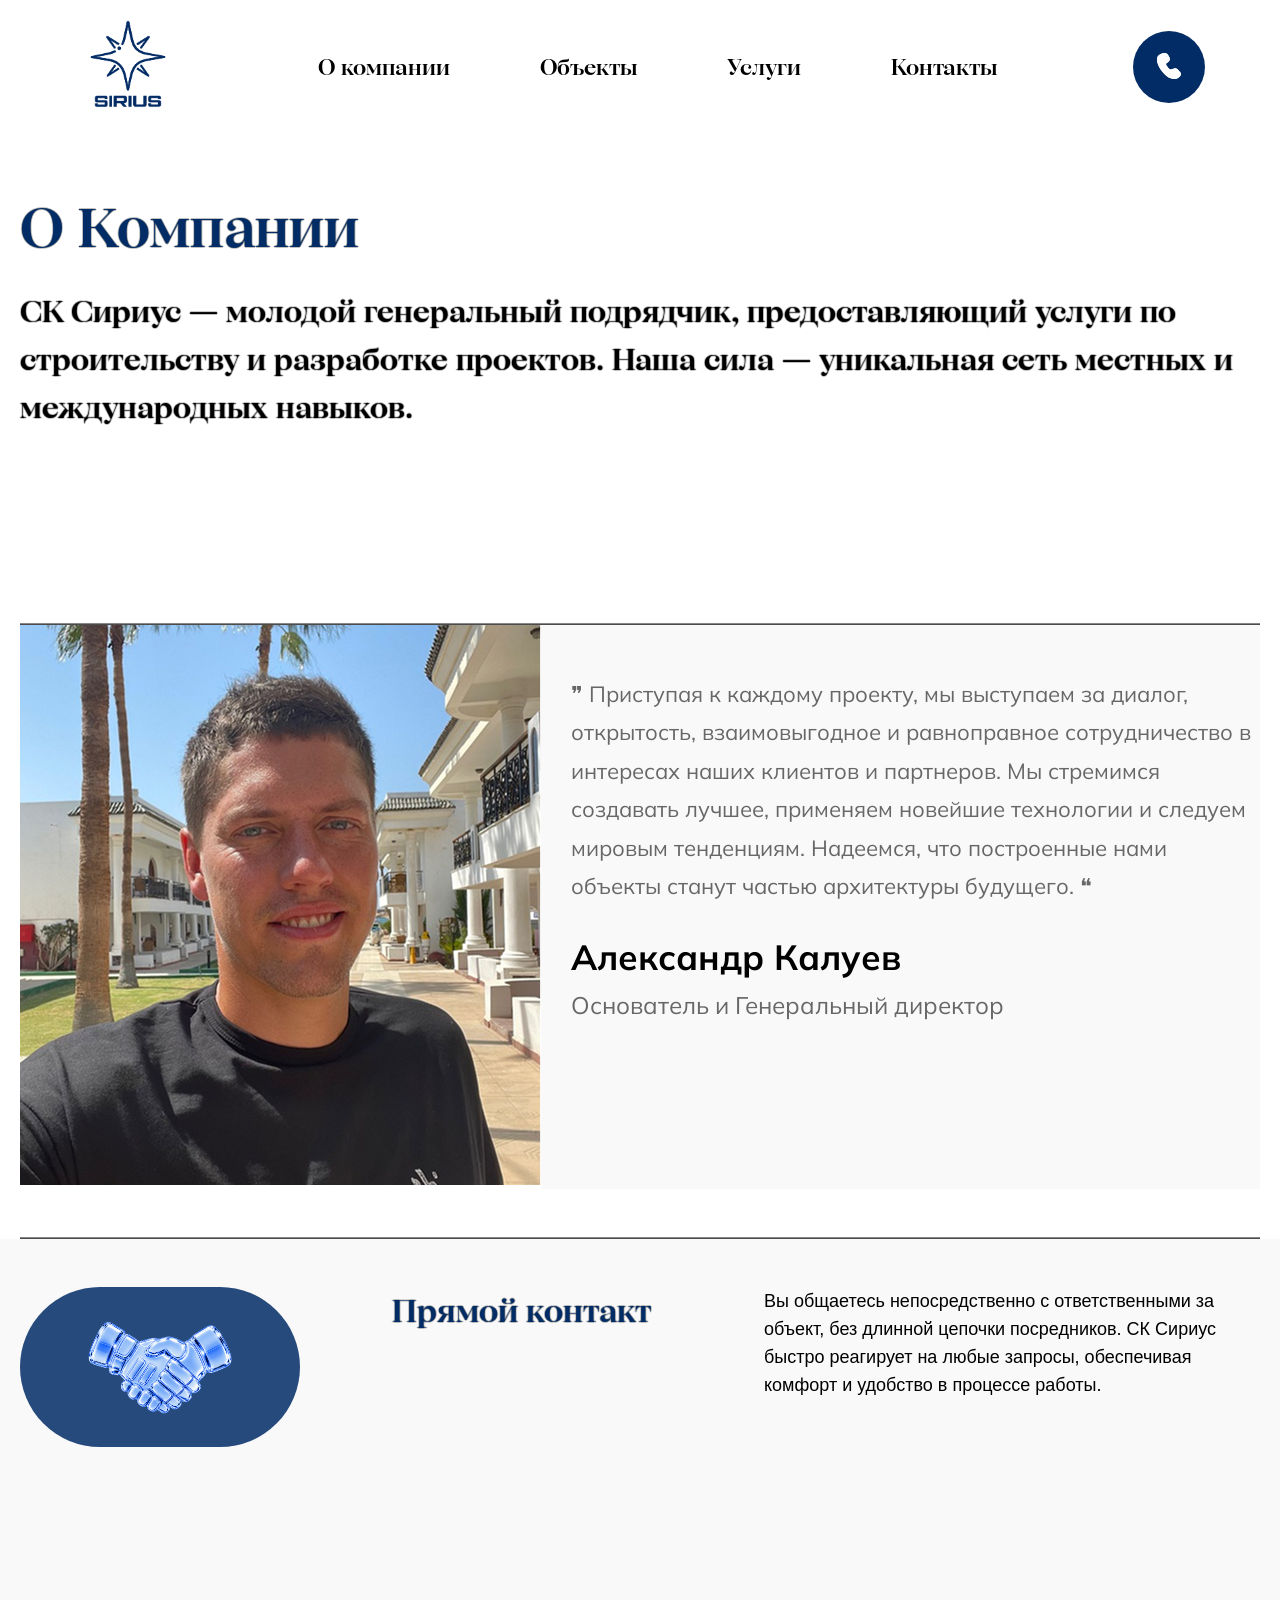
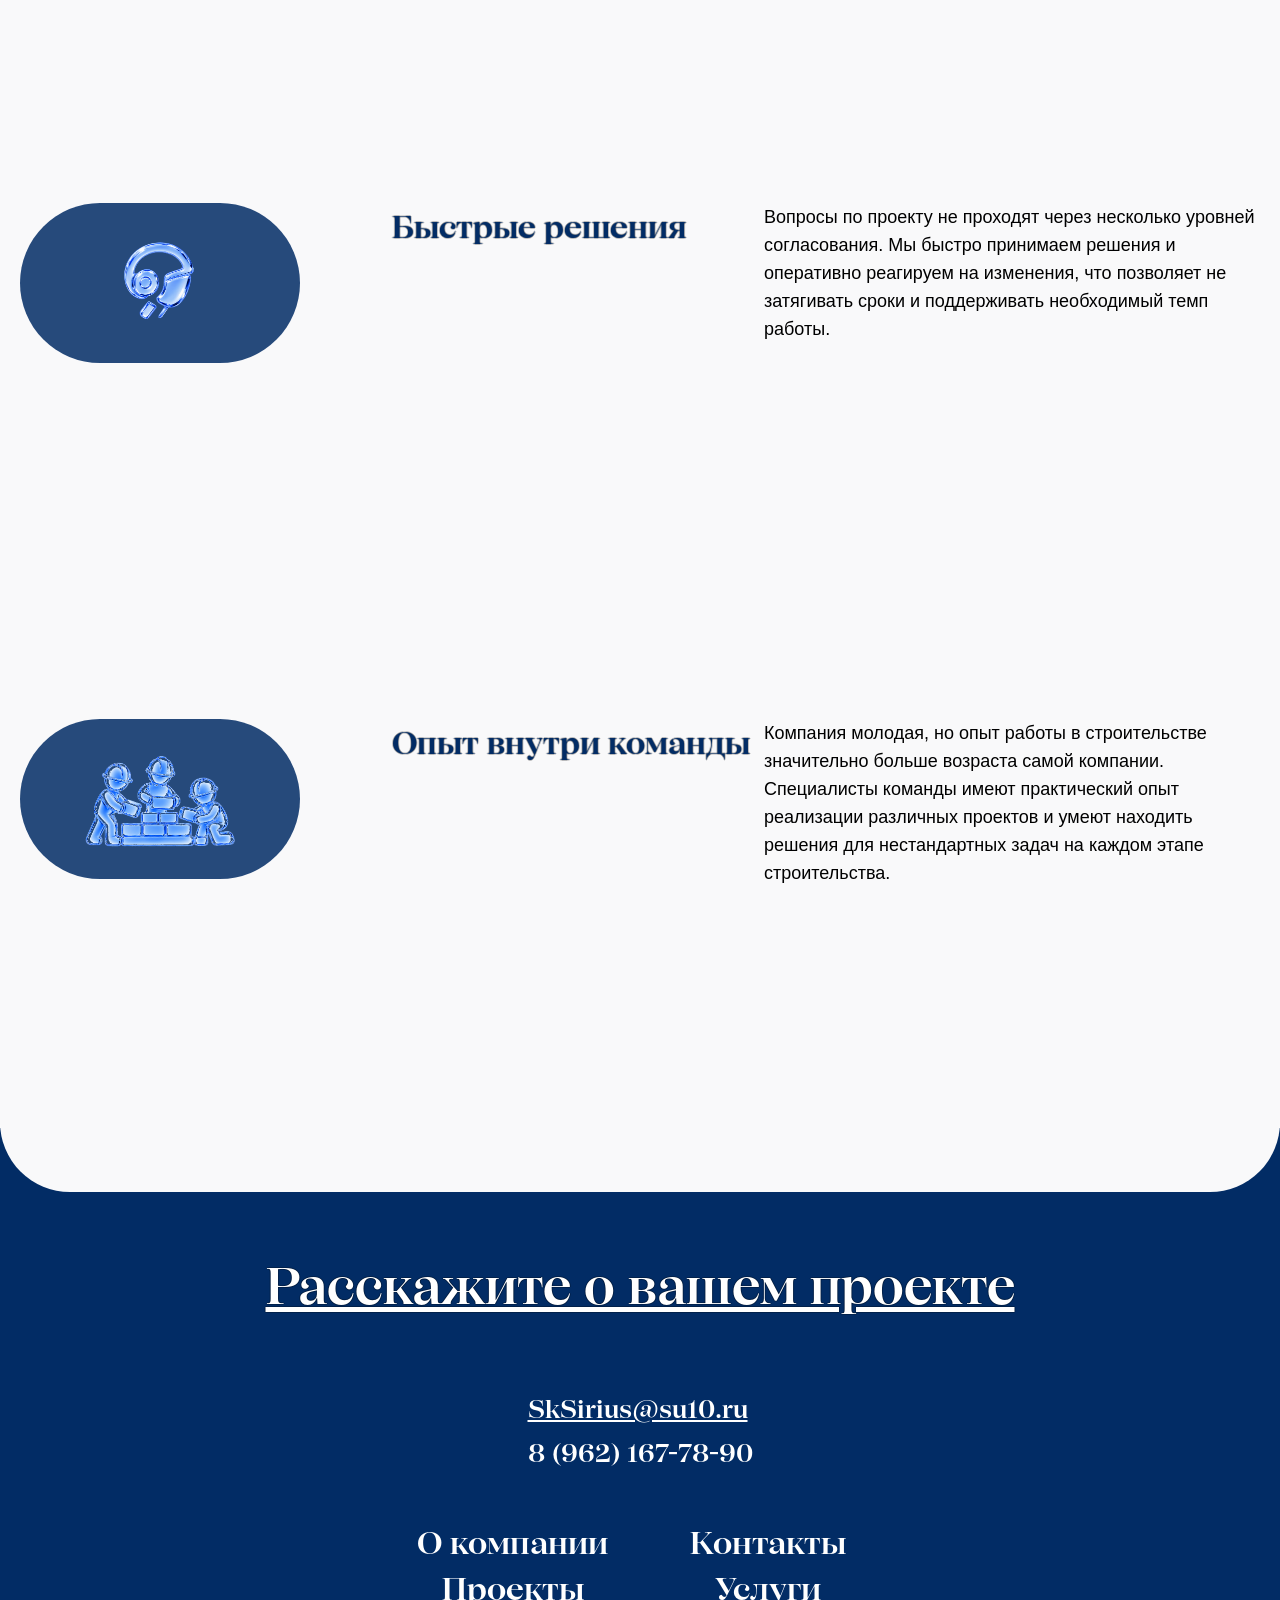
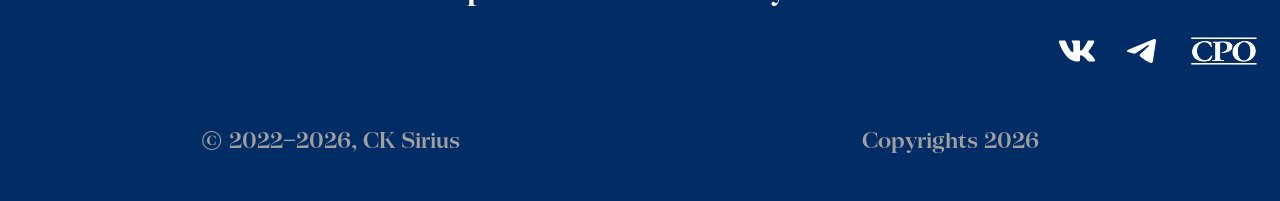
==== commit 406462cc: "advantages-almost-done" ====
--- a/about_us.html
+++ b/about_us.html
@@ -11,18 +11,19 @@
     <link rel="stylesheet" href="css_files/general.css" />
     <link rel="stylesheet" href="css_files/footer.css" />
     <link rel="stylesheet" href="css_files/header.css" />
+    <link rel="stylesheet" href="css_files/about-company/advantages.css" />
     <link rel="stylesheet" href="css_files/about-company/about-company.css" />
     <link rel="stylesheet" href="css_files/adaptive/footer-adaptive.css" />
     <link rel="stylesheet" href="css_files/success-module-window.css" />
     <link rel="stylesheet" href="css_files/adaptive/header-adaptive.css" />
     <link rel="stylesheet" href="css_files/module-window.css" />
     <link rel="stylesheet" href="css_files/adaptive/module-window.css" />
+    <link rel="stylesheet" href="css_files/adaptive/about_us-adaptive.css" />
     <link
       rel="stylesheet"
       href="css_files/adaptive/succes-module-adaptive.css"
     />
 
-    <link rel="stylesheet" href="css_files/about-company/advantages.css" />
     <link rel="preconnect" href="https://fonts.googleapis.com" />
     <link rel="preconnect" href="https://fonts.gstatic.com" crossorigin />
     <link
@@ -151,9 +152,19 @@
               новейшие технологии и следуем мировым тенденциям. Надеемся, что
               построенные нами объекты станут частью архитектуры будущего.
             </blockquote>
+            <blockquote class="owner__quote2 owner__quote-adaptive">
+              ❞&nbsp;Приступая к каждому проекту, мы выступаем за диалог,
+              открытость, взаимовыгодное и равноправное сотрудничество в
+              интересах наших клиентов и партнеров. Мы стремимся создавать
+              лучшее, применяем новейшие технологии и следуем мировым
+              тенденциям. Надеемся, что построенные нами объекты станут частью
+              архитектуры будущего.&nbsp;❝
+            </blockquote>
             <span class="quotation quotation-right">“</span>
-            <h3 class="owner__name">Александр Калуев</h3>
-            <p class="owner__role">Основатель и Генеральный директор</p>
+            <div class="owner__name-role">
+              <h3 class="owner__name">Александр Калуев</h3>
+              <p class="owner__role">Основатель и Генеральный директор</p>
+            </div>
           </div>
         </div>
       </section>
@@ -171,10 +182,18 @@
             <div class="advantages__number">01</div>
 
             <div class="advantages__content">
-              <h3 class="advantages__title">ПРЯМОЙ КОНТАКТ</h3>
+              <div class="advantages__content-image">
+                <img
+                  src="icons/gloves.png"
+                  alt=""
+                  class="advantages__content-icon"
+                />
+              </div>
+              <h3 class="advantages__title">Прямой контакт</h3>
               <p class="advantages__text">
                 Вы общаетесь непосредственно с ответственными за объект, без
-                длинной цепочки посредников.
+                длинной цепочки посредников. СК Сириус быстро реагирует на любые
+                запросы, обеспечивая комфорт и удобство в процессе работы.
               </p>
             </div>
           </div>
@@ -183,10 +202,19 @@
             <div class="advantages__number line-left">02</div>
 
             <div class="advantages__content">
-              <h3 class="advantages__title line-bottom">БЫСТРЫЕ РЕШЕНИЯ</h3>
+              <div class="advantages__content-image">
+                <img
+                  src="icons/helmet1.png"
+                  alt=""
+                  class="advantages__content-icon"
+                />
+              </div>
+              <h3 class="advantages__title line-bottom">Быстрые решения</h3>
               <p class="advantages__text">
                 Вопросы по проекту не проходят через несколько уровней
-                согласования.
+                согласования. Мы быстро принимаем решения и оперативно реагируем
+                на изменения, что позволяет не затягивать сроки и поддерживать
+                необходимый темп работы.
               </p>
             </div>
           </div>
@@ -195,10 +223,19 @@
             <div class="advantages__number">03</div>
 
             <div class="advantages__content">
-              <h3 class="advantages__title">ОПЫТ ВНУТРИ КОМАНДЫ</h3>
+              <div class="advantages__content-image">
+                <img
+                  src="icons/teamwork_construction.png"
+                  alt=""
+                  class="advantages__content-icon"
+                />
+              </div>
+              <h3 class="advantages__title">Опыт внутри команды</h3>
               <p class="advantages__text">
                 Компания молодая, но опыт работы в строительстве значительно
-                больше возраста самой компании.
+                больше возраста самой компании. Специалисты команды имеют
+                практический опыт реализации различных проектов и умеют находить
+                решения для нестандартных задач на каждом этапе строительства.
               </p>
             </div>
           </div>
--- a/css_files/about-company/advantages.css
+++ b/css_files/about-company/advantages.css
@@ -9,9 +9,18 @@
   
 }
 
+.advantages__content-image{
+  display: none;
+}
+
+
 .advantages__line {
   position: absolute;
   pointer-events: none;
+    left: 0;
+  top: 0;
+  padding-left: 260px;
+  padding-top: 40px;
 }
 
 .advantages__container {
@@ -31,14 +40,6 @@
   /* height: 264px; */
 }
 
-.advantages__line {
-  position: absolute;
-  left: 0;
-  top: 0;
-  padding-left: 260px;
-  padding-top: 40px;
-  /* width: 100%; */
-}
 
 .advantages__number {
   padding-top: 36px;
@@ -54,8 +55,12 @@
   padding-top: 20px;
 }
 
-.line-bottom {display: none;
-margin-bottom: 36px;}
+.advantages__title{
+  text-transform: uppercase;
+}
+
+/* .line-bottom {display: none;
+margin-bottom: 36px;} */
 
 .advantages__title {
   font:
--- a/css_files/about-company/about-company.css
+++ b/css_files/about-company/about-company.css
@@ -40,7 +40,7 @@
   height: 560px;
 }
 
-.owner__quote {
+.owner__quote, .owner__quote2 {
   font-size: 24px;
   font-weight: 400;
   font-family: var(--font-main);
@@ -79,6 +79,10 @@
   top: 30px;
 }
 
+.owner__quote-adaptive{
+  display: none;
+}
+
 .quotation-right {
   position: absolute;
   right: 394px;
--- a/css_files/adaptive/about_us-adaptive.css
+++ b/css_files/adaptive/about_us-adaptive.css
@@ -0,0 +1,221 @@
+/* =========================
+   MINI-DESKTOP
+========================= */
+
+@media (max-width: 1440px) {
+  .about-company__container,
+  .owner__container {
+    width: calc(100% - 40px);
+    flex: 1;
+    min-width: 0;
+    padding-bottom: 48px;
+    border-bottom: 2px ridge rgba(0, 0, 0, 0.7);
+  }
+
+  .advantages__container {
+    width: calc(100% - 40px);
+  }
+
+  .advantages__item {
+    margin-left: 0px !important;
+    /* margin-right: 0px; */
+    width: auto;
+  }
+
+  .advantages__number,
+  .advantages__line {
+    display: none;
+  }
+
+  .about-company__info {
+    margin-top: 26px;
+  }
+
+  .advantages__item {
+    grid-template-columns: 1fr;
+    min-width: 0;
+  }
+
+  .advantages__content {
+    display: grid;
+    grid-template-columns: 30% 30% 1fr;
+    padding: 48px 0 144px;
+    min-width: 0;
+    width: auto;
+    /* width: auto; */
+    /* width: 100%; */
+  }
+
+  .advantages__text {
+    width: auto;
+    font-size: 18px;
+    line-height: 28px;
+    font-family: var(--font-photo);
+    text-shadow: none;
+    font-weight: 500;
+  }
+
+  .advantages__line {
+    display: none !important;
+  }
+
+  .advantages__content-image {
+    display: block !important;
+  }
+
+  .line-left,
+  .line-left::after,
+  .advantages__title::after {
+    display: none;
+  }
+
+  .advantages__content-icon {
+    width: 280px;
+    padding-inline: 60px;
+    height: auto;
+    /* background-color: rgb(72, 146, 224, 0.9); */
+    background-color: rgb(2, 44, 101, 0.85);
+    border-radius: 100px;
+  }
+
+  .advantages__title { font-size: 32px;
+    text-transform: none;
+  }
+
+  .owner__desc {
+    height: auto;
+    padding-left: clamp(25px, 3vw, 30px);
+    padding-block: 50px;
+  }
+
+  .quotation-left,
+  .quotation-right {
+    display: none;
+  }
+
+  .owner__quote-adaptive {
+    display: inline-block;
+  }
+
+  .owner__quote {
+    display: none;
+  }
+
+  .owner__quote2 {
+    font-size: clamp(22px, 1.5vw, 20px);
+    line-height: clamp(34px, 3vw, 40px);
+    letter-spacing: 2%;
+  }
+  .about-company__caption {
+    /* margin-bottom: 24px; */
+    font-size: clamp(50px, 5vw, 55px);
+  }
+  .about-company__title-desc {
+    /* margin-bottom: 24px; */
+    font-size: 30px;
+  }
+
+  .thread {
+    display: none;
+  }
+}
+
+/* =========================
+   TABLET
+========================= */
+
+@media (max-width: 1024px) {
+  .about-company__container,
+  .owner__container {
+    width: min(900px, calc(100% - 40px));
+  }
+
+  /* .owner__desc{
+    display: flex;
+    flex-wrap: wrap;
+  } */
+
+  .owner__container {
+    display: grid;
+    grid-template-columns: 1fr;
+  }
+
+  .owner__image {
+    aspect-ratio: 4 / 3.2;
+    overflow: hidden;
+    object-position: center 30%;
+    width: 100%;
+    height: 100%;
+    object-fit: cover;
+  }
+
+  /* .owner__quote2{
+    order: 1;
+  } */
+}
+
+/* =========================
+   MOBILE
+========================= */
+
+@media (max-width: 768px) {
+  .about-company__container,
+  .owner__container {
+    width: calc(100% - 24px);
+  }
+
+  .about-company__caption {
+    margin-bottom: 12px;
+    font-size: clamp(40px, 6vw, 55px);
+    padding-top: 0;
+  }
+  .about-company__title-desc {
+    margin-bottom: 48px;
+    font-size: 24px;
+    line-height: 36px;
+  }
+
+  .owner__quote2 {
+    font-size: clamp(18px, 1.5vw, 20px);
+    line-height: clamp(32px, 3vw, 40px);
+    letter-spacing: 2%;
+  }
+
+  .owner__name {
+    font-size: 30px;
+  }
+
+  .owner__role {
+    font-size: 25px;
+  }
+}
+
+/* =========================
+   SMALL MOBILE
+========================= */
+
+@media (max-width: 480px) {
+  .about-company__container,
+  .owner__container {
+    width: calc(100% - 24px);
+  }
+
+  .owner__quote2 {
+    font-size: clamp(16px, 1.5vw, 18px);
+    line-height: clamp(30px, 3vw, 40px);
+    letter-spacing: 2%;
+  }
+
+  .owner__name {
+    font-size: 24px;
+  }
+
+  .owner__role {
+    font-size: 20px;
+  }
+
+  .owner__desc {
+    padding-block: 35px;
+    border-radius: 0 0 10px 10px;
+  }
+}
